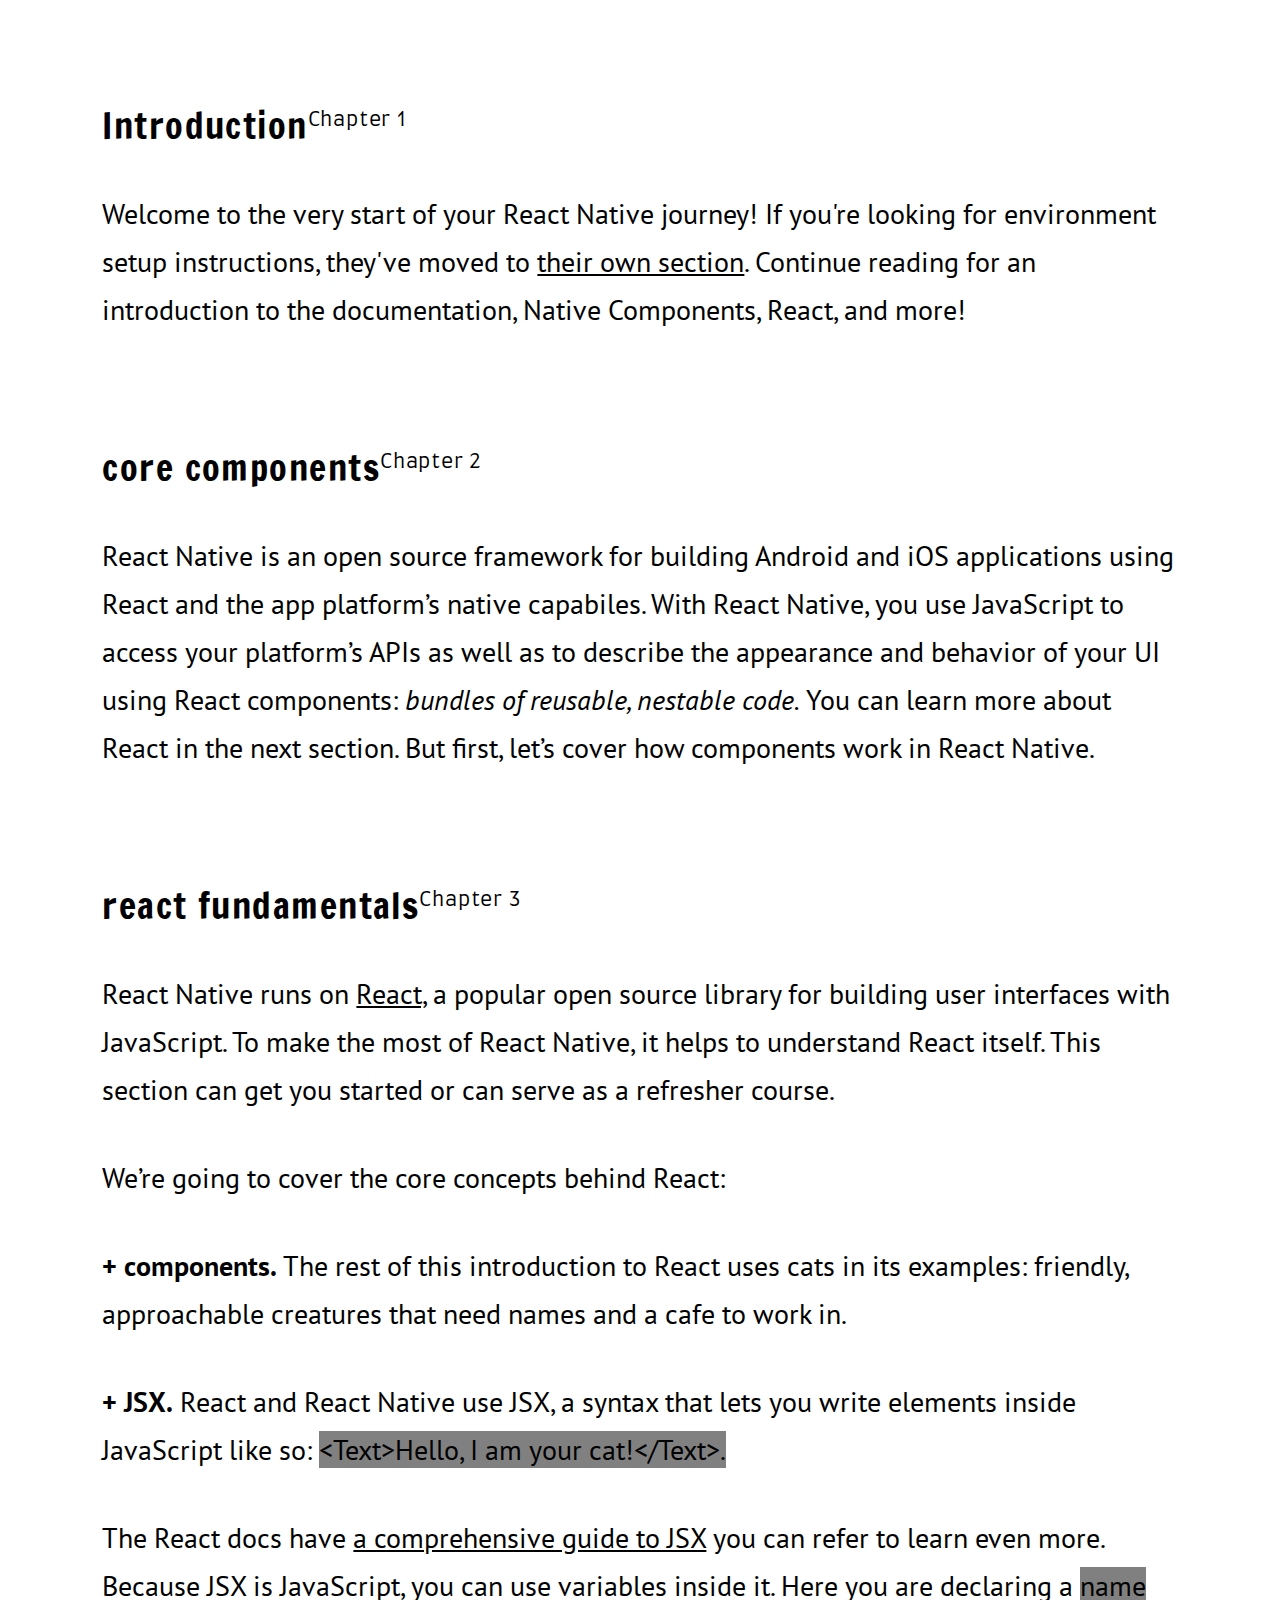
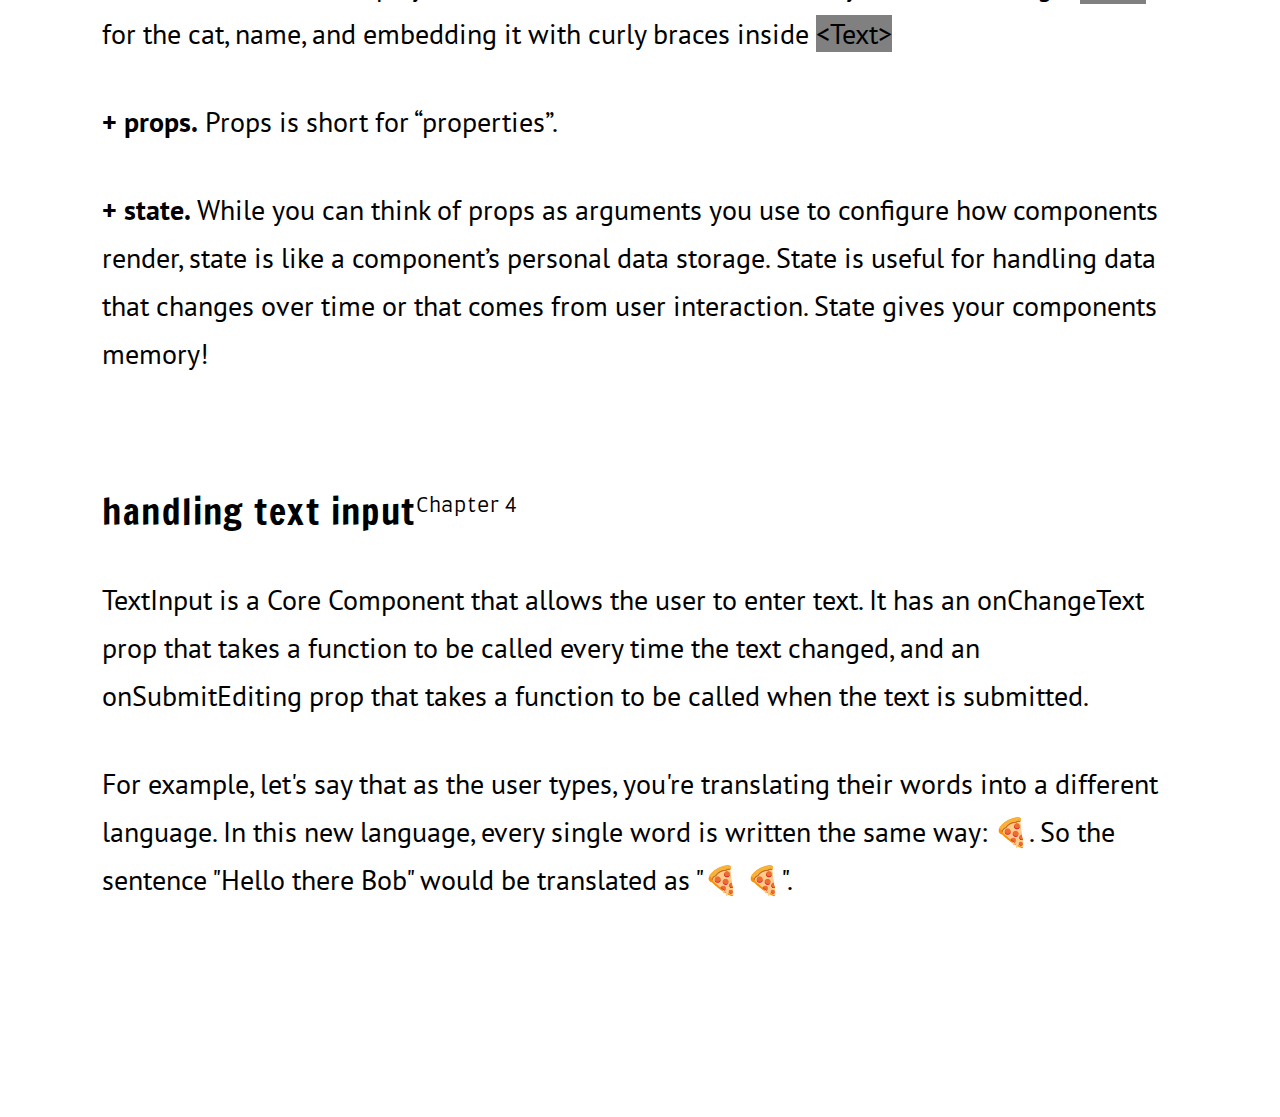
==== index.html @ e373ea42 "first" ====
<!DOCTYPE html>
<html lang="en">
<head>
    <meta charset="UTF-8">
    <meta name="viewport" content="width=device-width, initial-scale=1.0">
    <title>Document</title>
    <link rel="stylesheet" href="style/reset.css">
    <link rel="stylesheet" href="style/index.css">
    <link rel="preconnect" href="https://fonts.googleapis.com">
    <link rel="preconnect" href="https://fonts.gstatic.com" crossorigin>
    <link href="https://fonts.googleapis.com/css2?family=Francois+One&display=swap" rel="stylesheet">
    <link rel="preconnect" href="https://fonts.googleapis.com">
    <link rel="preconnect" href="https://fonts.gstatic.com" crossorigin>
    <link href="https://fonts.googleapis.com/css2?family=Farro:wght@300&family=PT+Sans:ital,wght@0,400;0,700;1,400;1,700&display=swap" rel="stylesheet">
</head>
<body>
    <main>
        <section class="chapter one">
            <h2>Introduction<sup>Chapter 1</sup></h2>
            <p>Welcome to the very start of your React Native journey! If you're looking for environment setup instructions, they've moved to <span class="line">their own section</span>. Continue reading for an introduction to the documentation, Native Components, React, and more!</p>
        </section>
        <section class="chapter two">
            <h2>core components<sup>Chapter 2</sup></h2>
            <p>React Native is an open source framework for building Android and iOS applications using React and the app platform’s native capabiles. With React Native, you use JavaScript to access your platform’s APIs as well as to describe the appearance and behavior of your UI using React components: <span class="italic">bundles of reusable, nestable code.</span> You can learn more about React in the next section. But first, let’s cover how components work in React Native.</p>
        </section>
        <section class="chapter 3">
            <h2>react fundamentals<sup>Chapter 3</sup></h2>
            <p>React Native runs on <span class="line">React,</span> a popular open source library for building user interfaces with JavaScript. To make the most of React Native, it helps to understand React itself. This section can get you started or can serve as a refresher course.</p>
            <p>We’re going to cover the core concepts behind React:</p>
            <p><span class="bold">+ components.</span> The rest of this introduction to React uses cats in its examples: friendly, approachable creatures that need names and a cafe to work in.</p>
            <p><span class="bold">+ JSX.</span> React and React Native use JSX, a syntax that lets you write elements inside JavaScript like so: <span class="bg">&lt;Text&gt;Hello, I am your cat!&lt;/Text&gt;.</span></p>
            <p>The React docs have <span class="line">a comprehensive guide to JSX</span> you can refer to learn even more. Because JSX is JavaScript, you can use variables inside it. Here you are declaring a <span class="bg">name</span> for the cat, name, and embedding it with curly braces inside <span class="bg">&lt;Text&gt;</span></p>
            <p><span class="bold">+ props.</span> Props is short for “properties”. </p>
            <p><span class="bold">+ state.</span> While you can think of props as arguments you use to configure how components render, state is like a component’s personal data storage. State is useful for handling data that changes over time or that comes from user interaction. State gives your components memory!</p>
        </section>
        <section class="chapter 4">
            <h2>handling text input<sup>Chapter 4</sup></h2>
            <p>TextInput is a Core Component that allows the user to enter text. It has an onChangeText prop that takes a function to be called every time the text changed, and an onSubmitEditing prop that takes a function to be called when the text is submitted.</p>
            <p>For example, let's say that as the user types, you're translating their words into a different language. In this new language, every single word is written the same way: 🍕. So the sentence "Hello there Bob" would be translated as "🍕 🍕".</p>
        </section>
    </main>
</body>
</html>
---- style/index.css ----
main {
    padding: 8%;
}

.chapter {
    padding-bottom: 70px;
}

h2 {
    font-family: Francois One;
    font-size: 36px;
    font-weight: 400;
    line-height: 48px;
    letter-spacing: 0.04em;
    padding-bottom: 40px;
}

sup {
    font-family: Farro;
    font-size: 20px;
    font-weight: 300;
    line-height: 30px;
    letter-spacing: 0.04em;
}

p {
    font-family: PT Sans;
    font-size: 28px;
    font-weight: 400;
    line-height: 48px;
    letter-spacing: 0em;
}

.line {
    text-decoration: underline;
}

.italic{
    font-family: PT Sans;
    font-size: 28px;
    font-style: italic;
    font-weight: 400;
    line-height: 48px;
    letter-spacing: 0em;
}

.bold {
    font-family: PT Sans;
    font-size: 28px;
    font-weight: 700;
    line-height: 48px;
    letter-spacing: 0em;
}

p {
    padding-bottom: 40px;
}

.bg {
    background-color: gray;
}
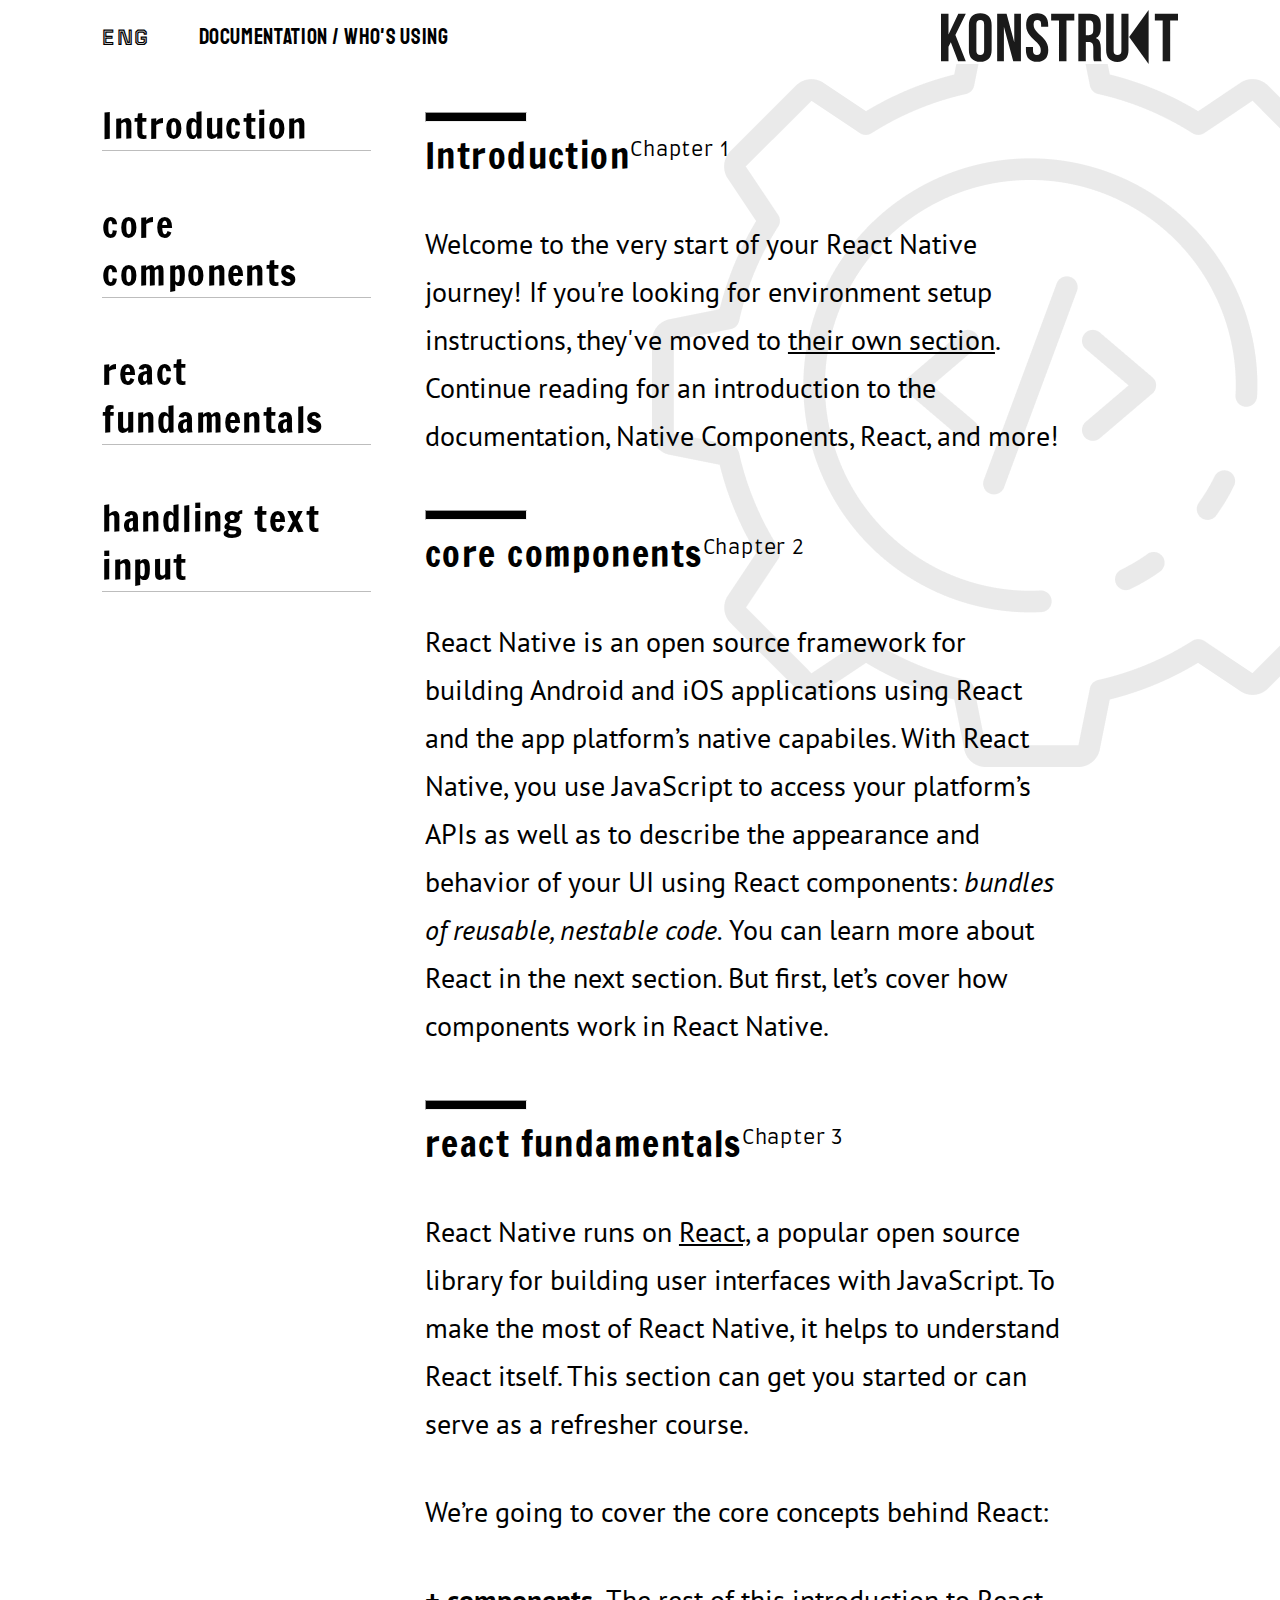
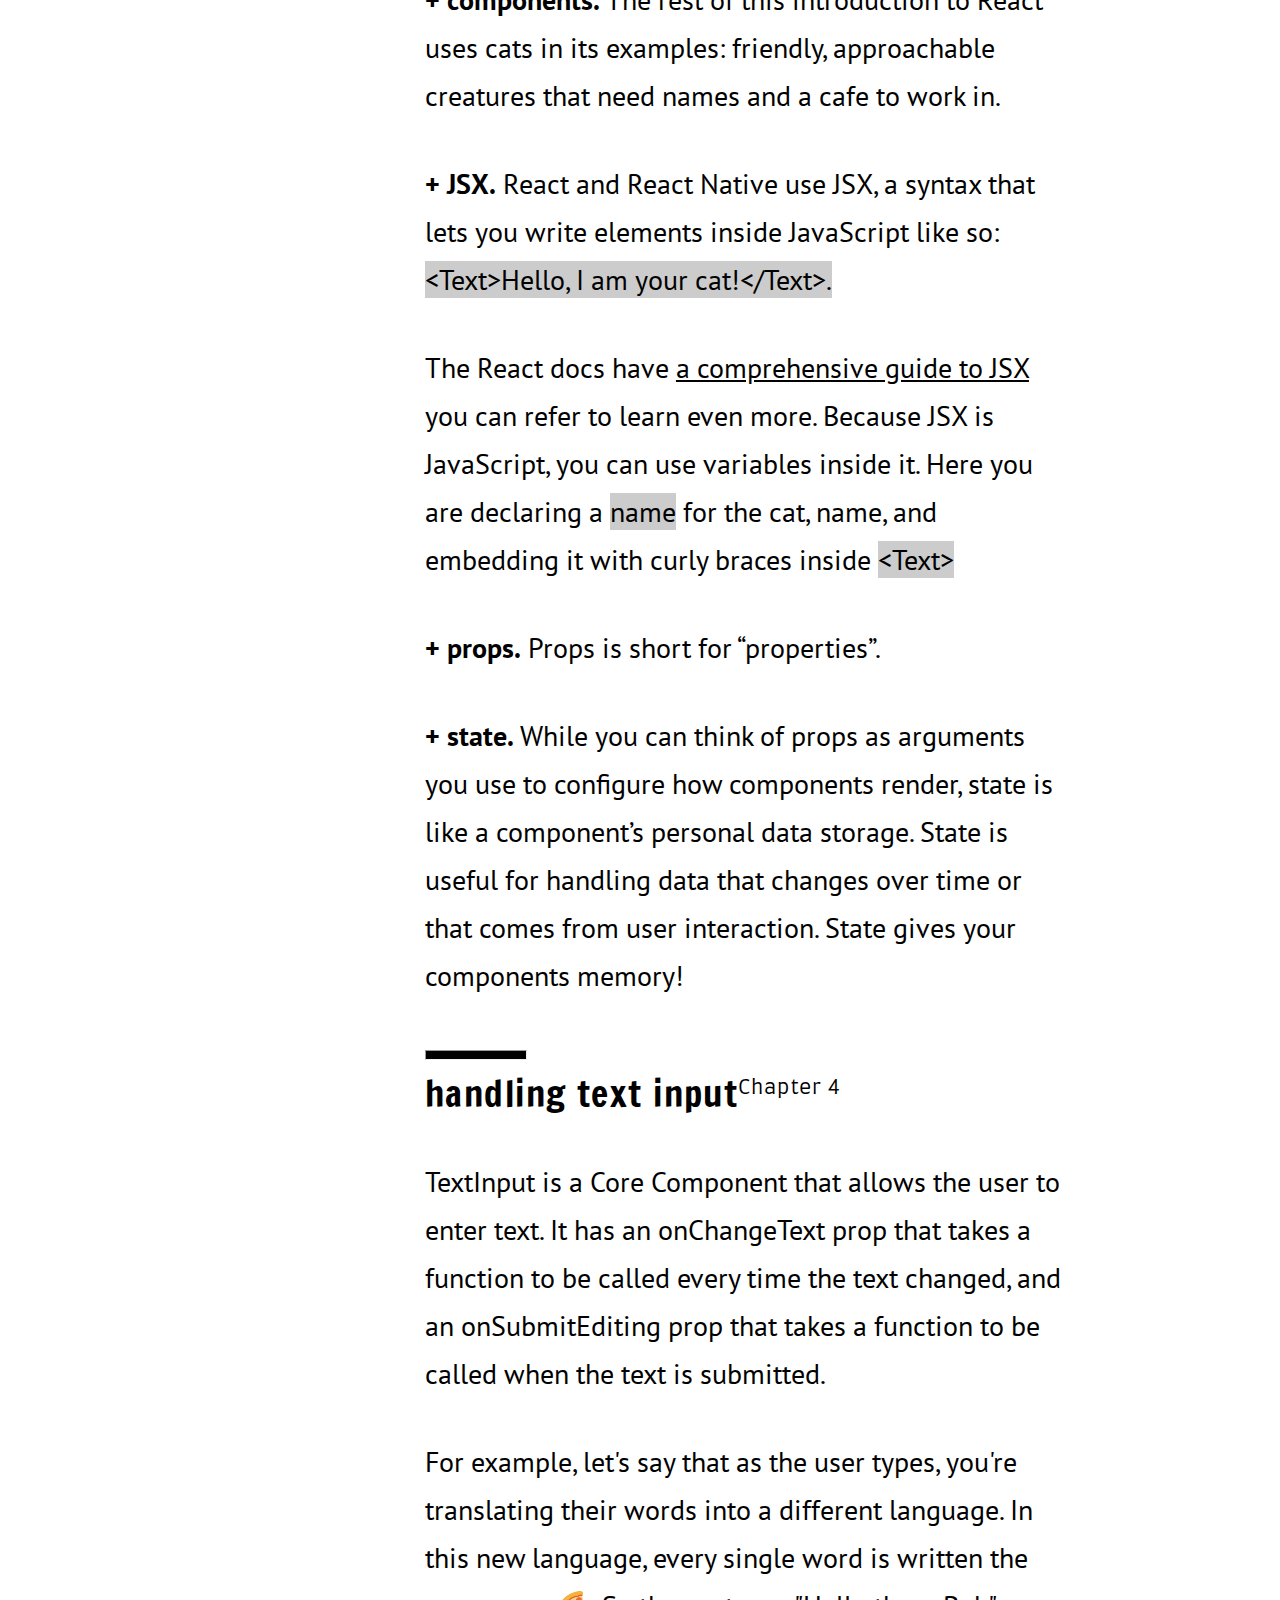
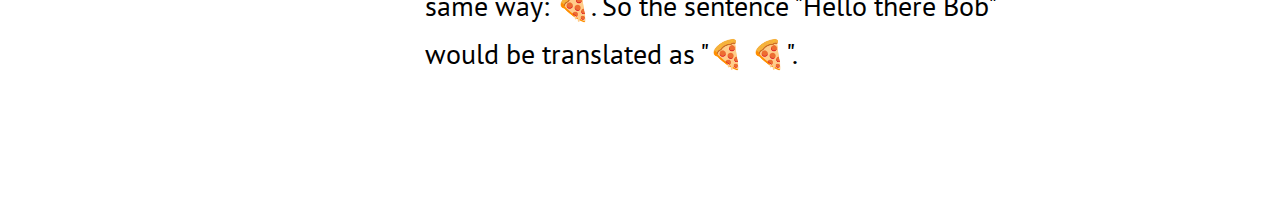
==== commit 341eb749: "test" ====
--- a/index.html
+++ b/index.html
@@ -3,7 +3,7 @@
 <head>
     <meta charset="UTF-8">
     <meta name="viewport" content="width=device-width, initial-scale=1.0">
-    <title>Document</title>
+    <title>Documentation</title>
     <link rel="stylesheet" href="style/reset.css">
     <link rel="stylesheet" href="style/index.css">
     <link rel="preconnect" href="https://fonts.googleapis.com">
@@ -12,32 +12,59 @@
     <link rel="preconnect" href="https://fonts.googleapis.com">
     <link rel="preconnect" href="https://fonts.gstatic.com" crossorigin>
     <link href="https://fonts.googleapis.com/css2?family=Farro:wght@300&family=PT+Sans:ital,wght@0,400;0,700;1,400;1,700&display=swap" rel="stylesheet">
+    <link rel="preconnect" href="https://fonts.googleapis.com">
+    <link rel="preconnect" href="https://fonts.gstatic.com" crossorigin>
+    <link href="https://fonts.googleapis.com/css2?family=Staatliches&family=Tourney:wght@600&display=swap" rel="stylesheet">
 </head>
-<body>
-    <main>
-        <section class="chapter one">
-            <h2>Introduction<sup>Chapter 1</sup></h2>
-            <p>Welcome to the very start of your React Native journey! If you're looking for environment setup instructions, they've moved to <span class="line">their own section</span>. Continue reading for an introduction to the documentation, Native Components, React, and more!</p>
-        </section>
-        <section class="chapter two">
-            <h2>core components<sup>Chapter 2</sup></h2>
-            <p>React Native is an open source framework for building Android and iOS applications using React and the app platform’s native capabiles. With React Native, you use JavaScript to access your platform’s APIs as well as to describe the appearance and behavior of your UI using React components: <span class="italic">bundles of reusable, nestable code.</span> You can learn more about React in the next section. But first, let’s cover how components work in React Native.</p>
-        </section>
-        <section class="chapter 3">
-            <h2>react fundamentals<sup>Chapter 3</sup></h2>
-            <p>React Native runs on <span class="line">React,</span> a popular open source library for building user interfaces with JavaScript. To make the most of React Native, it helps to understand React itself. This section can get you started or can serve as a refresher course.</p>
-            <p>We’re going to cover the core concepts behind React:</p>
-            <p><span class="bold">+ components.</span> The rest of this introduction to React uses cats in its examples: friendly, approachable creatures that need names and a cafe to work in.</p>
-            <p><span class="bold">+ JSX.</span> React and React Native use JSX, a syntax that lets you write elements inside JavaScript like so: <span class="bg">&lt;Text&gt;Hello, I am your cat!&lt;/Text&gt;.</span></p>
-            <p>The React docs have <span class="line">a comprehensive guide to JSX</span> you can refer to learn even more. Because JSX is JavaScript, you can use variables inside it. Here you are declaring a <span class="bg">name</span> for the cat, name, and embedding it with curly braces inside <span class="bg">&lt;Text&gt;</span></p>
-            <p><span class="bold">+ props.</span> Props is short for “properties”. </p>
-            <p><span class="bold">+ state.</span> While you can think of props as arguments you use to configure how components render, state is like a component’s personal data storage. State is useful for handling data that changes over time or that comes from user interaction. State gives your components memory!</p>
-        </section>
-        <section class="chapter 4">
-            <h2>handling text input<sup>Chapter 4</sup></h2>
-            <p>TextInput is a Core Component that allows the user to enter text. It has an onChangeText prop that takes a function to be called every time the text changed, and an onSubmitEditing prop that takes a function to be called when the text is submitted.</p>
-            <p>For example, let's say that as the user types, you're translating their words into a different language. In this new language, every single word is written the same way: 🍕. So the sentence "Hello there Bob" would be translated as "🍕 🍕".</p>
-        </section>
+<body class="bgr">
+    <header>
+        <p class="eng">ENG</p>
+        <nav>
+            <ul>
+                <li><a href="index.html" target="_self">Documentation</a> /</li>
+                <li><a href="usimg.html" target="_self">Who's using</a></li>
+            </ul>
+        </nav>
+        <img src="img/company-logo-black.svg" alt="logo">
+    </header>
+    <main class="mmmm">
+        <div class="sidebar">
+            <ul>
+                <li><a href="#chapter one">Introduction</a></li>
+                <li><a href="#chapter two">core components</a></li>
+                <li><a href="#chapter three">react fundamentals</a></li>
+                <li><a href="#chapter four">handling text input</a></li>
+            </ul>
+        </div>
+        <div class="main">
+            <section id="chapter one">
+                <hr>
+                <h2>Introduction<sup>Chapter 1</sup></h2>
+                <p>Welcome to the very start of your React Native journey! If you're looking for environment setup instructions, they've moved to <span class="line">their own section</span>. Continue reading for an introduction to the documentation, Native Components, React, and more!</p>
+            </section>
+            <section id="chapter two">
+                <hr>
+                <h2>core components<sup>Chapter 2</sup></h2>
+                <p>React Native is an open source framework for building Android and iOS applications using React and the app platform’s native capabiles. With React Native, you use JavaScript to access your platform’s APIs as well as to describe the appearance and behavior of your UI using React components: <span class="italic">bundles of reusable, nestable code.</span> You can learn more about React in the next section. But first, let’s cover how components work in React Native.</p>
+            </section>
+            <section id="chapter three">
+                <hr>
+                <h2>react fundamentals<sup>Chapter 3</sup></h2>
+                <p>React Native runs on <span class="line">React,</span> a popular open source library for building user interfaces with JavaScript. To make the most of React Native, it helps to understand React itself. This section can get you started or can serve as a refresher course.</p>
+                <p>We’re going to cover the core concepts behind React:</p>
+                <p><span class="bold">+ components.</span> The rest of this introduction to React uses cats in its examples: friendly, approachable creatures that need names and a cafe to work in.</p>
+                <p><span class="bold">+ JSX.</span> React and React Native use JSX, a syntax that lets you write elements inside JavaScript like so: <span class="bg">&lt;Text&gt;Hello, I am your cat!&lt;/Text&gt;.</span></p>
+                <p>The React docs have <span class="line">a comprehensive guide to JSX</span> you can refer to learn even more. Because JSX is JavaScript, you can use variables inside it. Here you are declaring a <span class="bg">name</span> for the cat, name, and embedding it with curly braces inside <span class="bg">&lt;Text&gt;</span></p>
+                <p><span class="bold">+ props.</span> Props is short for “properties”. </p>
+                <p><span class="bold">+ state.</span> While you can think of props as arguments you use to configure how components render, state is like a component’s personal data storage. State is useful for handling data that changes over time or that comes from user interaction. State gives your components memory!</p>
+            </section>
+            <section id="chapter four">
+                <hr>
+                <h2>handling text input<sup>Chapter 4</sup></h2>
+                <p>TextInput is a Core Component that allows the user to enter text. It has an onChangeText prop that takes a function to be called every time the text changed, and an onSubmitEditing prop that takes a function to be called when the text is submitted.</p>
+                <p>For example, let's say that as the user types, you're translating their words into a different language. In this new language, every single word is written the same way: 🍕. So the sentence "Hello there Bob" would be translated as "🍕 🍕".</p>
+            </section>
+        </div>
     </main>
 </body>
 </html>--- a/style/index.css
+++ b/style/index.css
@@ -1,5 +1,72 @@
 main {
     padding: 8%;
+}
+
+hr {
+    width: 100px;
+    height: 8px;
+    background-color: black;
+    margin: 10px 0;
+}
+
+.bgr {
+    background-image: url(../img/bg-picture.png);
+    background-repeat: no-repeat;
+    background-position:100% 5%;
+    background-attachment: fixed;
+
+}
+
+header {
+    position: fixed;
+    top: 0;
+    left: 0;
+    display: flex;
+    justify-content: space-between;
+    width: 84vw;
+    padding: 10px 8% 0;
+    column-gap: 50px;
+    align-items: center;
+    background-color: white;
+    z-index: 2;
+}
+
+header p {
+    padding: 0;
+}
+
+nav {
+    flex: 1;
+    display: flex;
+}
+
+header img {
+    width: 237px;
+    height: 54px;
+}
+
+.eng {
+    font-family: Tourney;
+    font-size: 22px;
+    font-weight: 600;
+    letter-spacing: 0.06em;
+    line-height: 1;
+}
+
+nav a, nav li {
+    font-family: Staatliches;
+    font-size: 22px;
+    font-weight: 400;
+    line-height: 1;
+    letter-spacing: 0.03em;
+    color: black;
+    text-decoration: none;
+}
+
+nav ul {
+    display: flex;
+    column-gap: 5px;
+    align-items: center;
 }
 
 .chapter {
@@ -57,5 +124,109 @@
 }
 
 .bg {
-    background-color: gray;
+    background-color: rgb(128, 128, 128, 0.4);
+}
+
+.mmmm {
+    display: flex;
+}
+
+.sidebar {
+    align-self: flex-start;
+    position: sticky;
+    top: 8vh;
+    z-index: 1;
+    width: 25%;
+    font-family: Francois One;
+    font-size: 36px;
+    font-weight: 400;
+    line-height: 48px;
+    letter-spacing: 0.04em;
+    padding-right: 5%;
+}
+
+.sidebar a {
+    color: black;
+    text-decoration:none
+}
+
+.sidebar li {
+    border-bottom: 1px solid rgba(189, 189, 189, 1);
+    margin-bottom: 50px;
+}
+
+.main {
+    width: 60%;
+}
+
+.flip-card {
+    background-color: transparent;
+    width: 270px;
+    height: 180px;
+    margin: 10px;
+}
+  
+.flip-card-inner {
+    position: relative;
+    width: 100%;
+    height: 100%;
+    text-align: center;
+    transition: transform 0.6s;
+    transform-style: preserve-3d;
+    border-radius: 8px;
+}
+  
+.flip-card:hover .flip-card-inner {
+    transform: rotateY(180deg);
+}
+  
+.flip-card-front, .flip-card-back {
+    position: absolute;
+    width: 100%;
+    height: 100%;
+    -webkit-backface-visibility: hidden;
+    backface-visibility: hidden;
+}
+  
+.flip-card-front {
+    color: black;
+}
+  
+.flip-card-back {
+    transform: rotatex(180deg);
+}
+
+.flip-card:hover .flip-card-inner {
+    transform: rotateX(180deg);
+    cursor: pointer;
+}
+
+.logos {
+    display: flex;
+}
+
+.H2 {
+    display: flex;
+    padding-bottom: 20px;
+}
+
+.H2 h2 {
+    padding: 0%;
+}
+
+.H2 hr {
+    align-self: center;
+    margin: 0 10px;
+}
+
+.logos.one {
+    border-top: 1px solid;
+    border-color: rgba(191, 191, 191, 1);
+    width: 87%;
+}
+
+.logos.two {
+    border-bottom: 1px solid;
+    border-color: rgba(191, 191, 191, 1);
+    width: 87%;
 }